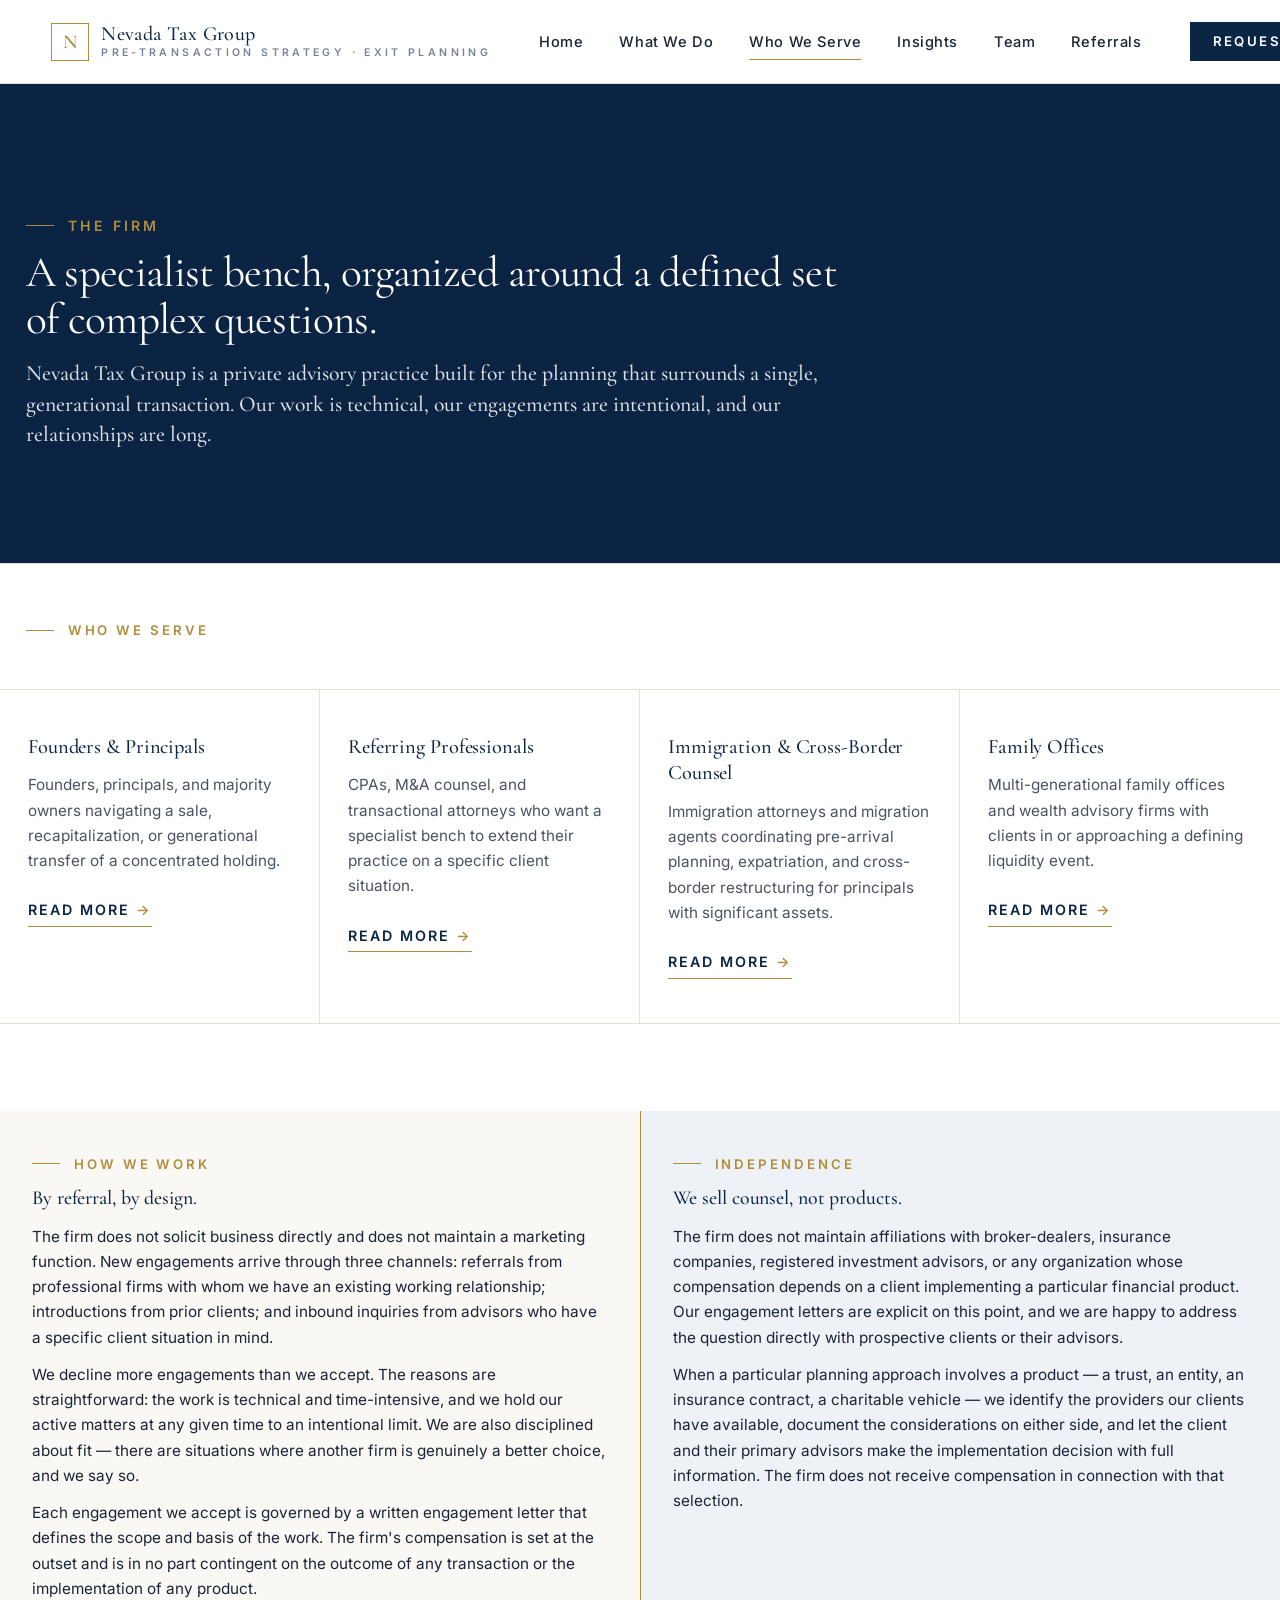
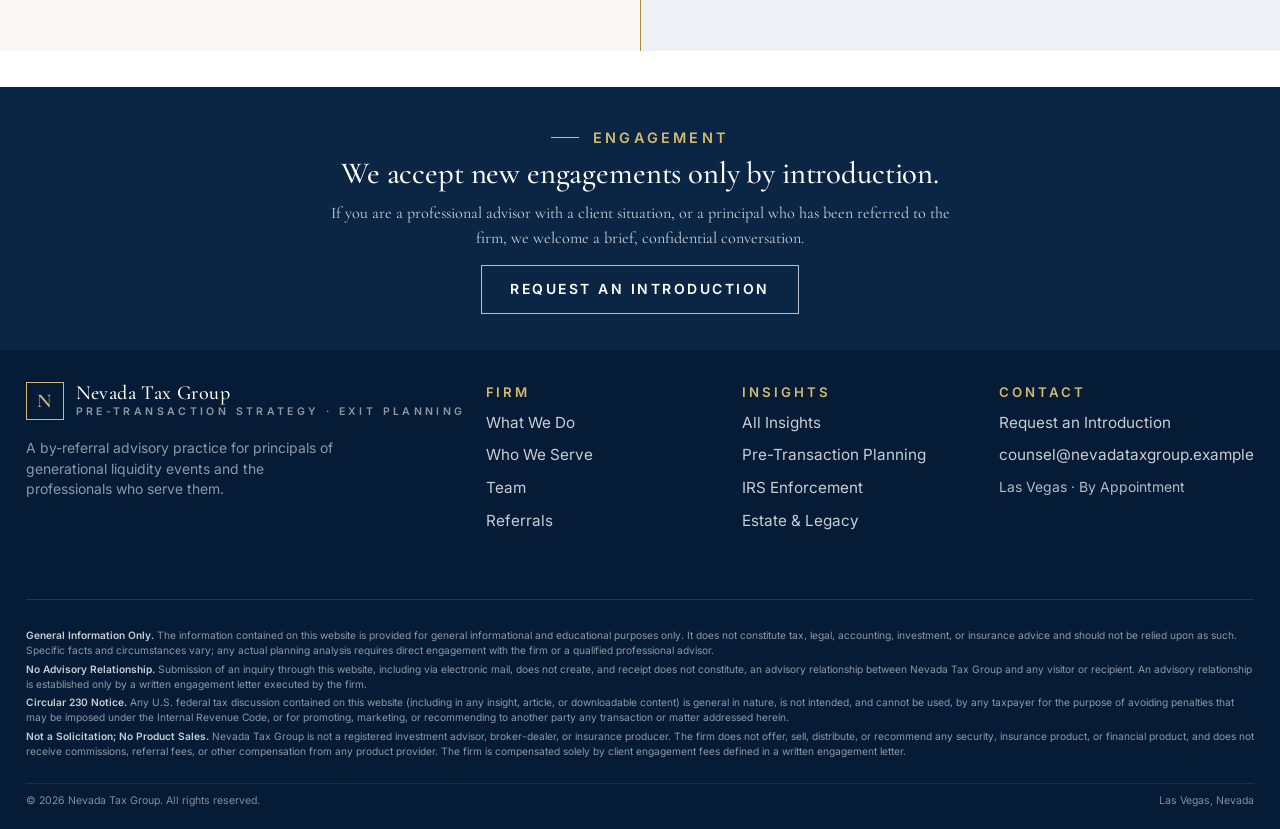
==== about.html @ 129bd29a "Add @media (max-width: 768px) MOBILE FIX block to all 11 pages — desktop unchanged" ====
<!DOCTYPE html>
<html lang="en">
<head>
  <meta charset="UTF-8" />
  <meta name="viewport" content="width=device-width, initial-scale=1.0" />
  <meta name="robots" content="noindex, nofollow" />
  <meta http-equiv="Cache-Control" content="no-cache, no-store, must-revalidate" />
  <meta http-equiv="Pragma" content="no-cache" />
  <meta http-equiv="Expires" content="0" />
  <title>Nevada Tax Group</title>
  <meta name="description" content="A small, by-referral specialist practice for principals of generational liquidity events." />
  <link rel="preconnect" href="https://fonts.googleapis.com" />
  <link rel="preconnect" href="https://fonts.gstatic.com" crossorigin />
  <link href="https://fonts.googleapis.com/css2?family=Cormorant+Garamond:wght@400;500;600&family=Inter:wght@400;500;600&display=swap" rel="stylesheet" />
  <link rel="stylesheet" href="assets/css/styles.css?v=86" />
  <style>
      /* Compact engagement CTA + footer (all pages) */
      .section-navy { padding-top: clamp(36px, 4.5vw, 64px); padding-bottom: clamp(36px, 4.5vw, 64px); }
      .section-navy .eyebrow { margin-bottom: 14px; font-size: 0.85rem; }
      .section-navy h2 { font-size: clamp(1.5rem, 2.4vw, 2rem) !important; margin: 0 auto 18px !important; line-height: 1.2; max-width: 22ch; }
      .section-navy .lede { font-size: clamp(0.95rem, 1.25vw, 1.1rem); line-height: 1.55; margin: 0 auto 26px !important; max-width: 56ch; }
      .section-navy .btn { padding: 12px 28px; font-size: 0.82rem; letter-spacing: 0.18em; }
      .site-footer { padding-top: clamp(28px, 3.5vw, 44px); padding-bottom: clamp(18px, 2.5vw, 28px); }
      .site-footer .footer-grid { gap: 24px; margin-bottom: 24px; }
      .site-footer h5 { font-size: 0.78rem; margin-bottom: 8px; }
      .site-footer ul li, .site-footer .footer-brand p { font-size: 0.82rem; line-height: 1.5; }
      .site-footer .compliance { padding-top: 18px; }
      .site-footer .compliance p { font-size: 0.6rem; line-height: 1.5; margin-bottom: 6px; word-break: break-word; overflow-wrap: anywhere; }
      .site-footer .compliance-bottom { font-size: 0.62rem; padding-top: 10px; flex-wrap: wrap; gap: 6px; }
      /* Home: pull hero eyebrow up */
      body.home .hero-inner { padding-top: clamp(48px, 7vw, 96px) !important; padding-bottom: clamp(40px, 6vw, 80px); }
      /* Standardize page-head photo: navy overlay, gold eyebrow, white text */
      .page-head { position: relative; overflow: hidden; padding-top: clamp(40px, 5vw, 76px); padding-bottom: clamp(32px, 4vw, 60px); }
      .page-head-image { position: absolute; inset: 0; background-size: cover; background-position: center; }
      .page-head-image::after { content: ""; position: absolute; inset: 0; background: linear-gradient(180deg, rgba(15,28,55,.45), rgba(15,28,55,.45)); pointer-events: none; }
      .page-head .wrap { position: relative; z-index: 2; }
      .page-head .eyebrow { color: var(--gold) !important; }
      .page-head h1 { color: #fff !important; }
      .page-head .lede { color: rgba(255,255,255,.86) !important; }
      /* Insights articles: apply the same navy overlay to .feature-image */
      .feature-image { position: relative; }
      .feature-image::after { content: ""; position: absolute; inset: 0; background: linear-gradient(180deg, rgba(15,28,55,.45), rgba(15,28,55,.45)); pointer-events: none; }
      /* Tighter section + practice rows */
      .section { padding: clamp(28px, 4vw, 60px) 0; }
      .practice-row { padding: clamp(20px, 3vw, 40px) 0; gap: clamp(18px, 2.5vw, 36px); }
      .practice-row ul li:last-child { border-bottom: 0; }
      /* Home-only: 4-up audience grid */
      body.home .audience { grid-template-columns: repeat(4, 1fr); }
      body.home .audience > a { padding: 44px 28px; }
      body.home .audience h3 { font-size: 1.2rem; }
      body.home .audience p { font-size: 0.9rem; }
      @media (max-width: 1100px) { body.home .audience { grid-template-columns: repeat(2, 1fr); } body.home .audience > a { border-right: 0 !important; } body.home .audience > a:nth-child(odd) { border-right: 1px solid var(--rule) !important; } body.home .audience > a:nth-child(-n+2) { border-bottom: 1px solid var(--rule); } }
      @media (max-width: 700px) { body.home .audience { grid-template-columns: 1fr; } body.home .audience > a { border-right: 0 !important; border-bottom: 1px solid var(--rule); } }
      /* Team teaser clickable card */
      .team-grid a.attorney-link { text-decoration: none; color: inherit; display: block; transition: opacity .2s ease; }
      .team-grid a.attorney-link:hover { opacity: .85; }
      /* Narrow-width tightening */
      @media (max-width: 820px) { .site-footer .compliance p { font-size: 0.56rem; } }
      @media (max-width: 700px) {
        .site-footer .compliance-bottom { flex-direction: column; align-items: flex-start; }
        .site-footer .compliance p { font-size: 0.58rem; }
        .site-footer .compliance-bottom { font-size: 0.58rem; }
        .site-footer ul li, .site-footer .footer-brand p { font-size: 0.78rem; }
        .site-footer h5 { font-size: 0.74rem; }
        .section-navy h2 { font-size: 1.5rem !important; }
        .section-navy .lede { font-size: 0.98rem !important; }
        .section-navy .btn { padding: 11px 24px; font-size: 0.78rem; }
      }
      @media (max-width: 460px) {
        .site-footer .compliance p { font-size: 0.54rem; }
        .site-footer .compliance-bottom { font-size: 0.54rem; }
        .site-footer .footer-grid { gap: 18px !important; margin-bottom: 18px !important; }
        .section-navy h2 { font-size: 1.3rem !important; line-height: 1.2; }
      }
      /* Home hero shrunk to match page-head height */
      body.home .hero { min-height: 0 !important; height: auto !important; padding: 0 !important; position: relative; overflow: hidden; }
      body.home .hero-image { position: absolute !important; inset: 0; background-size: cover; background-position: center; }
      body.home .hero-image::after { content: ""; position: absolute; inset: 0; background: linear-gradient(180deg, rgba(15,28,55,.45), rgba(15,28,55,.45)); pointer-events: none; }
      body.home .hero-inner { position: relative; z-index: 2; padding-top: clamp(40px, 5vw, 76px) !important; padding-bottom: clamp(32px, 4vw, 60px) !important; }
    
    /* Lock hero + page-head to identical fixed heights */
    .page-head, body.home .hero { min-height: clamp(300px, 38vw, 480px) !important; max-height: clamp(300px, 38vw, 480px) !important; height: clamp(300px, 38vw, 480px) !important; display: flex; align-items: center; }
    body.home .hero-inner, .page-head .wrap { padding-top: 0 !important; padding-bottom: 0 !important; }
    /* Hide home hero button to match page-head content density */
    body.home .hero .btn { display: none !important; }
  
    /* Page-head text aligned to far left, matching home hero */
    .page-head .wrap { max-width: 80ch !important; margin-left: 0 !important; margin-right: auto !important; padding-left: clamp(12px, 2vw, 32px) !important; padding-right: clamp(12px, 2vw, 32px) !important; text-align: left !important; }
    .page-head .wrap > * { margin-left: 0 !important; max-width: 100% !important; }
  
    /* Match home hero text sizes on every page-head */
    .page-head h1 { font-size: clamp(1.85rem, 4.7vw, 2.55rem) !important; line-height: 1.08 !important; margin-bottom: 16px !important; }
    .page-head .lede { font-size: clamp(1rem, 1.7vw, 1.33rem) !important; line-height: 1.4 !important; }
    .page-head .eyebrow { font-size: 0.83rem !important; margin-bottom: 12px !important; }
  
    /* About-page sections pushed left */
    body section:not(.section-navy) > .wrap, body section:not(.section-navy) > .wrap-narrow { margin-left: 0 !important; padding-left: clamp(12px, 2vw, 32px) !important; padding-right: clamp(12px, 2vw, 32px) !important; max-width: 80ch !important; }
  
    /* Flatten By referral 2-col grid */
    body section.section-cream > .wrap > div[style*="grid"] { display: block !important; grid-template-columns: none !important; }
    body section.section-cream > .wrap > div[style*="grid"] > div { width: 100% !important; }
  
    /* Independence centered+tightened */
    body #independence > .wrap-narrow { text-align: center !important; margin-left: auto !important; margin-right: auto !important; padding-left: clamp(20px, 4vw, 56px) !important; padding-right: clamp(20px, 4vw, 56px) !important; max-width: 70ch !important; }
    body #independence > .wrap-narrow > * { margin-left: auto !important; margin-right: auto !important; }
    body #independence h2 { margin-bottom: 4px !important; }
    body #independence h2 + p { margin-top: 0 !important; padding-top: 0 !important; }
  
    /* Independence eyebrow gap halved */
    body #independence .eyebrow { margin-bottom: 4px !important; }
    body #independence h2 { margin-top: 0 !important; }
  
    /* Unify page-head + home hero text colors (dark text on light overlay) */
    body.home .hero .eyebrow, .page-head .eyebrow { color: var(--gold) !important; }
    body.home .hero h1, .page-head h1 { color: #FFF !important; }
    body.home .hero .lede, .page-head .lede { color: rgba(255,255,255,.86) !important; font-weight: 500; }
  
    /* Match home hero substrate: navy bg + 0.35 photo opacity */
    .page-head { background: var(--navy) !important; }
    .page-head-image { opacity: 0.35 !important; }
    /* Footer: widen to ~1500px + compress vertical rhythm uniformly */
    .site-footer .wrap { max-width: 1500px !important; padding-left: clamp(20px, 2vw, 36px) !important; padding-right: clamp(20px, 2vw, 36px) !important; }
    .site-footer { padding-top: clamp(20px, 2.5vw, 32px) !important; padding-bottom: clamp(12px, 1.5vw, 20px) !important; }
    .site-footer .footer-grid { gap: 20px !important; margin-bottom: 16px !important; }
    .site-footer .compliance { padding-top: 12px !important; }
    .site-footer .compliance p { line-height: 1.45 !important; margin-bottom: 4px !important; }
    .site-footer .compliance-bottom { padding-top: 8px !important; }
    /* Engagement CTA: widen text + compress vertical uniformly */
    .section-navy { padding-top: clamp(22px, 2.8vw, 38px) !important; padding-bottom: clamp(22px, 2.8vw, 38px) !important; }
    .section-navy .wrap-narrow { max-width: 1000px !important; padding-left: clamp(20px, 2vw, 36px) !important; padding-right: clamp(20px, 2vw, 36px) !important; }
    .section-navy .eyebrow { margin-bottom: 6px !important; }
    .section-navy h2 { max-width: 56ch !important; margin: 0 auto 8px !important; }
    .section-navy .lede { max-width: 78ch !important; margin: 0 auto 14px !important; }
    /* Body content sections: widen wrap-narrow + compress vertical (excludes navy CTA) */
    .section:not(.section-navy) .wrap-narrow { max-width: 1100px !important; padding-left: clamp(20px, 2vw, 36px) !important; padding-right: clamp(20px, 2vw, 36px) !important; }
    .section:not(.section-navy) { padding-top: clamp(22px, 2.8vw, 38px) !important; padding-bottom: clamp(22px, 2.8vw, 38px) !important; }
    .section:not(.section-navy) .wrap-narrow p { margin-bottom: 12px !important; }
    .section:not(.section-navy) .wrap-narrow h2 { margin-bottom: 12px !important; }
    /* About: side-by-side split for Referral / Independence */
    .split-section { padding: 0 !important; }
    .split-section .split-grid { display: grid; grid-template-columns: 1fr 1px 1fr; min-height: clamp(300px, 30vw, 480px); max-width: 100% !important; padding: 0 !important; margin: 0 !important; }
    .split-section .split-col { padding: clamp(28px, 4vw, 56px) clamp(20px, 3vw, 48px); }
    .split-section .split-col.left { background: var(--cream); }
    .split-section .split-col.right { background: #EEF2F6; }
    .split-section .split-divider { background: var(--gold); }
    .split-section h2 { margin-bottom: 16px !important; }
    .split-section p { margin-bottom: 12px !important; }
    @media (max-width: 820px) {
      .split-section .split-grid { grid-template-columns: 1fr !important; grid-template-rows: auto 1px auto !important; }
    }
    /* Match Who We Serve typography in split section */
    .split-section h2 { font-size: clamp(1.1rem, 1.55vw, 1.3rem) !important; line-height: 1.3 !important; margin-bottom: 12px !important; }
    .split-section p { font-size: clamp(0.9rem, 1.05vw, 0.96rem) !important; line-height: 1.65 !important; margin-bottom: 12px !important; }
    .split-section .eyebrow { font-size: 0.78rem !important; margin-bottom: 10px !important; }
    .split-section .split-col { padding: clamp(22px, 3vw, 40px) clamp(20px, 2.5vw, 36px) !important; }
    .split-section .split-grid { min-height: clamp(240px, 22vw, 360px) !important; }
    /* ========== MOBILE FIXES (≤768px) — desktop untouched ========== */
    @media (max-width: 768px) {
      /* MOBILE FIX: header nav — hide desktop links, condense brand to make room for CTA. Why crowded: 6 nav links + CTA + brand all on one row at 390px is impossible. */
      .site-header .nav { padding: 12px 16px !important; gap: 8px !important; }
      .site-header .nav-links { display: none !important; }
      .site-header .nav-cta { padding: 10px 14px !important; font-size: 0.62rem !important; letter-spacing: 0.12em !important; min-height: 44px !important; display: inline-flex !important; align-items: center !important; }
      .site-header .brand-name small { display: none !important; }

      /* MOBILE FIX: hero + page-head — text was full-bleed left with no side padding, h1 too large. Why crowded: clamps designed for 1440px viewport. */
      .hero-inner, .page-head .wrap { padding: 36px 20px !important; max-width: 100% !important; }
      .hero h1, .page-head h1 { font-size: clamp(1.55rem, 7.5vw, 2rem) !important; max-width: 100% !important; line-height: 1.15 !important; margin-bottom: 14px !important; }
      .hero .lede, .page-head .lede { font-size: 0.95rem !important; max-width: 100% !important; line-height: 1.5 !important; }
      .page-head, body.home .hero { min-height: clamp(260px, 60vw, 380px) !important; max-height: none !important; height: auto !important; }

      /* MOBILE FIX: Engagement CTA — recently compressed to 22-38px padding which strangles the section on phone. */
      .section-navy { padding-top: clamp(36px, 8vw, 56px) !important; padding-bottom: clamp(36px, 8vw, 56px) !important; }
      .section-navy .wrap-narrow { padding-left: 20px !important; padding-right: 20px !important; max-width: 100% !important; }
      .section-navy h2 { font-size: clamp(1.4rem, 5.8vw, 1.7rem) !important; max-width: 100% !important; line-height: 1.18 !important; margin: 0 auto 16px !important; }
      .section-navy .lede { font-size: 0.95rem !important; max-width: 100% !important; line-height: 1.55 !important; margin: 0 auto 24px !important; }
      .section-navy .btn { padding: 14px 22px !important; font-size: 0.72rem !important; min-height: 44px !important; }

      /* MOBILE FIX: footer — was multi-column on a 390px screen; collapse to single column with comfortable gap. */
      .site-footer { padding-top: clamp(32px, 7vw, 48px) !important; padding-bottom: clamp(20px, 4vw, 28px) !important; }
      .site-footer .wrap { padding-left: 20px !important; padding-right: 20px !important; max-width: 100% !important; }
      .site-footer .footer-grid { grid-template-columns: 1fr !important; gap: 24px !important; margin-bottom: 22px !important; }
      .site-footer ul li, .site-footer .footer-brand p { font-size: 0.92rem !important; line-height: 1.55 !important; }
      .site-footer h5 { font-size: 0.85rem !important; margin-bottom: 10px !important; }
      .site-footer .compliance { padding-top: 18px !important; }
      .site-footer .compliance p { font-size: 0.7rem !important; line-height: 1.55 !important; margin-bottom: 10px !important; }
      .site-footer .compliance-bottom { flex-direction: column !important; gap: 4px !important; font-size: 0.7rem !important; padding-top: 12px !important; }

      /* MOBILE FIX: body content sections — recent web-wide tightening squeezed mobile paragraphs together. */
      .section:not(.section-navy) { padding-top: clamp(28px, 6vw, 44px) !important; padding-bottom: clamp(28px, 6vw, 44px) !important; }
      .section:not(.section-navy) .wrap-narrow { max-width: 100% !important; padding-left: 20px !important; padding-right: 20px !important; }
      .section:not(.section-navy) .wrap-narrow p { font-size: 0.95rem !important; line-height: 1.6 !important; margin-bottom: 14px !important; }
      .section:not(.section-navy) .wrap-narrow h2 { font-size: clamp(1.4rem, 5.5vw, 1.7rem) !important; margin-bottom: 14px !important; }

      /* MOBILE FIX: practice page rows — heading-hugs-row CSS made the rows feel cramped on phone. */
      .practice-row { margin-bottom: clamp(20px, 4vw, 32px) !important; padding-top: clamp(18px, 4vw, 26px) !important; padding-bottom: clamp(18px, 4vw, 26px) !important; }
      .practice-row h2 { font-size: clamp(1.3rem, 5vw, 1.55rem) !important; margin-top: 0 !important; margin-bottom: 12px !important; }
      .practice-row p { font-size: 0.95rem !important; line-height: 1.6 !important; margin-bottom: 12px !important; }
      .practice-row li { font-size: 0.92rem !important; margin-bottom: 4px !important; padding-top: 10px !important; padding-bottom: 10px !important; }
      .practice-row .num { font-size: clamp(1.8rem, 7vw, 2.4rem) !important; }
      .practice-row ul { margin-top: 8px !important; }

      /* MOBILE FIX: audience grid (Who We Serve) — already stacks but each card needed more padding. */
      .audience { grid-template-columns: 1fr !important; }
      .audience > a { padding: 28px 22px !important; border-right: 0 !important; border-bottom: 1px solid var(--rule) !important; }
      .audience h3 { font-size: 1.15rem !important; margin-bottom: 10px !important; }
      .audience p { font-size: 0.95rem !important; line-height: 1.55 !important; }

      /* MOBILE FIX: insights list rows — 3-column desktop grid is unreadable on phone. Stack vertically. */
      .insight-row { grid-template-columns: 1fr !important; gap: 8px !important; padding: 22px 0 !important; }
      .insight-row .meta { font-size: 0.78rem !important; }
      .insight-row h3 { font-size: 1.15rem !important; }
      .insight-row .read { margin-top: 8px !important; }

      /* MOBILE FIX: split-section (about) — already stacks below 820px, but tighten internal padding for phone. */
      .split-section .split-col { padding: 28px 22px !important; }

      /* MOBILE FIX: article body (insights-1/2/3) — long-form reading needs comfortable size on phone. */
      .article-body p { font-size: 1rem !important; line-height: 1.7 !important; margin-bottom: 16px !important; }
      .article-body h2 { font-size: 1.35rem !important; margin-top: 32px !important; margin-bottom: 14px !important; }

      /* MOBILE FIX: touch targets — buttons and inline-arrow links need 44px min height for accessibility. */
      .btn, .nav-cta, .link-arrow { min-height: 44px !important; display: inline-flex !important; align-items: center !important; }
    }
    /* ========== END MOBILE FIXES ========== */
  </style>
</head>
<body class="home">

  <header class="site-header">
    <div class="nav">
      <a class="brand" href="index.html">
        <span class="brand-mark">N</span>
        <span class="brand-name">Nevada Tax Group<small>Pre-Transaction Strategy · Exit Planning</small></span>
      </a>
      <nav class="nav-links">
        <a href="index.html">Home</a>
        <a href="practice.html">What We Do</a>
        <a href="about.html" class="active">Who We Serve</a>
        <a href="insights.html">Insights</a>
        <a href="team.html">Team</a>
        <a href="referrals.html">Referrals</a>
      </nav>
      <a href="contact.html" class="nav-cta">Request an Introduction</a>
    </div>
  </header>

  <section class="page-head">
    <div class="page-head-image" style="background-image:url('https://images.unsplash.com/photo-1486325212027-8081e485255e?ixlib=rb-4.0.3&auto=format&fit=crop&w=2000&q=80');"></div>
    <div class="wrap">
      <span class="eyebrow">The Firm</span>
      <h1>A specialist bench, organized around a defined set of complex questions.</h1>
      <p class="lede">Nevada Tax Group is a private advisory practice built for the planning that surrounds a single, generational transaction. Our work is technical, our engagements are intentional, and our relationships are long.</p>
    </div>
  </section>
  <!-- WHO WE SERVE GRID -->
  <section style="padding: clamp(28px, 4vw, 56px) 0;">
    <div class="wrap" style="margin-bottom: 28px;">
      <span class="eyebrow">Who We Serve</span>
    </div>
    <div class="audience">
      <a href="about.html#principals">
        <h3>Founders &amp; Principals</h3>
        <p>Founders, principals, and majority owners navigating a sale, recapitalization, or generational transfer of a concentrated holding.</p>
        <span class="link-arrow">Read More</span>
      </a>
      <a href="about.html#advisors">
        <h3>Referring Professionals</h3>
        <p>CPAs, M&amp;A counsel, and transactional attorneys who want a specialist bench to extend their practice on a specific client situation.</p>
        <span class="link-arrow">Read More</span>
      </a>
      <a href="about.html#advisors">
        <h3>Immigration &amp; Cross-Border Counsel</h3>
        <p>Immigration attorneys and migration agents coordinating pre-arrival planning, expatriation, and cross-border restructuring for principals with significant assets.</p>
        <span class="link-arrow">Read More</span>
      </a>
      <a href="about.html#offices">
        <h3>Family Offices</h3>
        <p>Multi-generational family offices and wealth advisory firms with clients in or approaching a defining liquidity event.</p>
        <span class="link-arrow">Read More</span>
      </a>
    </div>
  </section>

  <section class="section split-section">
    <div class="split-grid">
      <div class="split-col left">
        <span class="eyebrow">How We Work</span>
        <h2>By referral, by design.</h2>
        <p>The firm does not solicit business directly and does not maintain a marketing function. New engagements arrive through three channels: referrals from professional firms with whom we have an existing working relationship; introductions from prior clients; and inbound inquiries from advisors who have a specific client situation in mind.</p>
        <p>We decline more engagements than we accept. The reasons are straightforward: the work is technical and time-intensive, and we hold our active matters at any given time to an intentional limit. We are also disciplined about fit — there are situations where another firm is genuinely a better choice, and we say so.</p>
        <p>Each engagement we accept is governed by a written engagement letter that defines the scope and basis of the work. The firm's compensation is set at the outset and is in no part contingent on the outcome of any transaction or the implementation of any product.</p>
      </div>
      <div class="split-divider"></div>
      <div class="split-col right">
        <span class="eyebrow">Independence</span>
        <h2>We sell counsel, not products.</h2>
        <p>The firm does not maintain affiliations with broker-dealers, insurance companies, registered investment advisors, or any organization whose compensation depends on a client implementing a particular financial product. Our engagement letters are explicit on this point, and we are happy to address the question directly with prospective clients or their advisors.</p>
        <p>When a particular planning approach involves a product — a trust, an entity, an insurance contract, a charitable vehicle — we identify the providers our clients have available, document the considerations on either side, and let the client and their primary advisors make the implementation decision with full information. The firm does not receive compensation in connection with that selection.</p>
      </div>
    </div>
  </section>

  <section class="section section-navy">
    <div class="wrap-narrow center">
      <span class="eyebrow">Engagement</span>
      <h2 style="color:#FFF;">We accept new engagements only by introduction.</h2>
      <p class="lede" style="">If you are a professional advisor with a client situation, or a principal who has been referred to the firm, we welcome a brief, confidential conversation.</p>
      <a href="contact.html" class="btn btn-ghost-light">Request an Introduction</a>
    </div>
  </section>

  <footer class="site-footer">
    <div class="wrap">
      <div class="footer-grid">
        <div class="footer-brand">
          <a class="brand" href="index.html" style="text-decoration:none;">
            <span class="brand-mark">N</span>
            <span class="brand-name">Nevada Tax Group<small>Pre-Transaction Strategy · Exit Planning</small></span>
          </a>
          <p>A by-referral advisory practice for principals of generational liquidity events and the professionals who serve them.</p>
        </div>
        <div>
          <h5>Firm</h5>
          <ul>
            <li><a href="practice.html">What We Do</a></li>
            <li><a href="about.html">Who We Serve</a></li>
            <li><a href="team.html">Team</a></li>
            <li><a href="referrals.html">Referrals</a></li>
          </ul>
        </div>
        <div>
          <h5>Insights</h5>
          <ul>
            <li><a href="insights.html">All Insights</a></li>
            <li><a href="insights-1.html">Pre-Transaction Planning</a></li>
            <li><a href="insights-2.html">IRS Enforcement</a></li>
            <li><a href="insights-3.html">Estate &amp; Legacy</a></li>
          </ul>
        </div>
        <div>
          <h5>Contact</h5>
          <ul>
            <li><a href="contact.html">Request an Introduction</a></li>
            <li><a href="mailto:counsel@nevadataxgroup.example">counsel@nevadataxgroup.example</a></li>
            <li>Las Vegas · By Appointment</li>
          </ul>
        </div>
      </div>

      <div class="compliance">
        <p><strong>General Information Only.</strong> The information contained on this website is provided for general informational and educational purposes only. It does not constitute tax, legal, accounting, investment, or insurance advice and should not be relied upon as such. Specific facts and circumstances vary; any actual planning analysis requires direct engagement with the firm or a qualified professional advisor.</p>
        <p><strong>No Advisory Relationship.</strong> Submission of an inquiry through this website, including via electronic mail, does not create, and receipt does not constitute, an advisory relationship between Nevada Tax Group and any visitor or recipient. An advisory relationship is established only by a written engagement letter executed by the firm.</p>
        <p><strong>Circular 230 Notice.</strong> Any U.S. federal tax discussion contained on this website (including in any insight, article, or downloadable content) is general in nature, is not intended, and cannot be used, by any taxpayer for the purpose of avoiding penalties that may be imposed under the Internal Revenue Code, or for promoting, marketing, or recommending to another party any transaction or matter addressed herein.</p>
        <p><strong>Not a Solicitation; No Product Sales.</strong> Nevada Tax Group is not a registered investment advisor, broker-dealer, or insurance producer. The firm does not offer, sell, distribute, or recommend any security, insurance product, or financial product, and does not receive commissions, referral fees, or other compensation from any product provider. The firm is compensated solely by client engagement fees defined in a written engagement letter.</p>
        <div class="compliance-bottom">
          <span>© 2026 Nevada Tax Group. All rights reserved.</span>
          <span>Las Vegas, Nevada</span>
        </div>
      </div>
    </div>
  </footer>

</body>
</html>
---- assets/css/styles.css ----
/* =============================================================
   Nevada Tax Group — Shared Stylesheet
   Navy & gold. Editorial. Restrained. White-shoe posture.
   ============================================================= */

:root {
  --navy:        #0B2545;
  --navy-deep:   #061B36;
  --navy-soft:   #1B355D;
  --gold:        #B08D3C;
  --gold-light:  #D4B970;
  --ink:         #1A2436;
  --ink-light:   #4A5263;
  --ink-mute:    #7A8295;
  --paper:       #FFFFFF;
  --cream:       #FAF8F4;
  --cream-deep:  #F2EDE2;
  --rule:        #E5E1D8;
  --rule-strong: #C9C2B2;

  --serif: "Cormorant Garamond", "EB Garamond", Garamond, "Times New Roman", serif;
  --sans:  "Inter", -apple-system, BlinkMacSystemFont, "Segoe UI", Helvetica, Arial, sans-serif;

  --max:    1180px;
  --max-narrow: 760px;
  --gutter: clamp(20px, 4vw, 56px);
}

* { box-sizing: border-box; }

html {
  overflow-x: hidden;
  width: 100%;
}

html, body {
  margin: 0;
  padding: 0;
  background: var(--paper);
  color: var(--ink);
  font-family: var(--sans);
  font-size: 17px;
  line-height: 1.65;
  -webkit-font-smoothing: antialiased;
  -moz-osx-font-smoothing: grayscale;
  max-width: 100%;
  overflow-x: hidden;
}

img, video, iframe { max-width: 100%; height: auto; }

img { max-width: 100%; display: block; }
a { color: var(--navy); text-decoration: none; transition: color .15s ease; }
a:hover { color: var(--gold); }

/* ---------- Typography ---------- */

h1, h2, h3, h4 {
  font-family: var(--serif);
  font-weight: 500;
  color: var(--navy);
  letter-spacing: -0.005em;
  margin: 0 0 0.5em;
}

h1 {
  font-size: clamp(2.4rem, 4.4vw, 4rem);
  line-height: 1.08;
  font-weight: 400;
  letter-spacing: -0.015em;
}

h2 {
  font-size: clamp(1.7rem, 2.6vw, 2.4rem);
  line-height: 1.18;
}

h3 {
  font-size: 1.35rem;
  line-height: 1.3;
}

h4 {
  font-size: 1.05rem;
  line-height: 1.35;
  font-family: var(--sans);
  font-weight: 600;
  letter-spacing: 0.04em;
  text-transform: uppercase;
  color: var(--ink-light);
}

p { margin: 0 0 1.1em; color: var(--ink); }

.lede {
  font-family: var(--serif);
  font-size: clamp(1.25rem, 1.6vw, 1.55rem);
  line-height: 1.5;
  color: var(--ink-light);
  font-weight: 400;
  margin-bottom: 1.4em;
}

.eyebrow {
  font-family: var(--sans);
  font-size: 0.78rem;
  letter-spacing: 0.22em;
  text-transform: uppercase;
  color: var(--gold);
  font-weight: 600;
  margin: 0 0 1.4em;
  display: inline-block;
}

.eyebrow::before {
  content: "";
  display: inline-block;
  width: 28px;
  height: 1px;
  background: var(--gold);
  vertical-align: middle;
  margin-right: 14px;
  margin-bottom: 3px;
}

.rule {
  border: 0;
  border-top: 1px solid var(--rule);
  margin: 64px 0;
}

.rule-gold {
  border-top: 1px solid var(--gold);
  width: 48px;
  margin: 0 0 28px;
}

/* ---------- Layout primitives ---------- */

.wrap {
  max-width: var(--max);
  margin: 0 auto;
  padding: 0 var(--gutter);
}

.wrap-narrow {
  max-width: var(--max-narrow);
  margin: 0 auto;
  padding: 0 var(--gutter);
}

.section {
  padding: clamp(40px, 6vw, 80px) 0;
}

.section-tight { padding: clamp(28px, 4vw, 56px) 0; }

.section-cream { background: var(--cream); }
.section-navy {
  background: var(--navy);
  color: var(--cream);
}
.section-navy h1, .section-navy h2, .section-navy h3 {
  color: #FFFFFF;
}
.section-navy .lede, .section-navy p { color: rgba(255,255,255,0.78); }
.section-navy .eyebrow { color: var(--gold-light); }
.section-navy .eyebrow::before { background: var(--gold-light); }

/* ---------- Header / Nav ---------- */

.site-header {
  border-bottom: 1px solid var(--rule);
  background: var(--paper);
  position: sticky;
  top: 0;
  z-index: 50;
  backdrop-filter: saturate(140%) blur(8px);
  background: rgba(255,255,255,0.96);
}

.nav {
  display: flex;
  align-items: center;
  justify-content: space-between;
  gap: 48px;
  padding: 22px var(--gutter);
  margin: 0 auto;
}

.brand, .nav-links, .nav-cta { flex-shrink: 0; }
.brand-name, .brand-name small { white-space: nowrap; }

.brand {
  display: flex;
  align-items: center;
  gap: 12px;
  text-decoration: none;
}

.brand-mark {
  width: 38px;
  height: 38px;
  display: grid;
  place-items: center;
  border: 1px solid var(--gold);
  color: var(--gold);
  font-family: var(--serif);
  font-size: 1.15rem;
  font-weight: 600;
  letter-spacing: 0.02em;
}

.brand-name {
  font-family: var(--serif);
  font-size: 1.18rem;
  font-weight: 500;
  color: var(--navy);
  letter-spacing: 0.02em;
  line-height: 1;
}

.brand-name small {
  display: block;
  font-family: var(--sans);
  font-size: 0.62rem;
  letter-spacing: 0.32em;
  text-transform: uppercase;
  color: var(--ink-mute);
  margin-top: 4px;
  font-weight: 600;
}

.nav-links {
  display: flex;
  gap: 36px;
  align-items: center;
}

.nav-links a {
  font-size: 0.86rem;
  letter-spacing: 0.04em;
  color: var(--ink);
  font-weight: 500;
  position: relative;
  padding: 4px 0;
}

.nav-links a.active::after,
.nav-links a:hover::after {
  content: "";
  position: absolute;
  left: 0; right: 0; bottom: -2px;
  height: 1px;
  background: var(--gold);
}

.nav-cta {
  display: inline-flex;
  align-items: center;
  justify-content: center;
  font-size: 0.78rem;
  letter-spacing: 0.18em;
  text-transform: uppercase;
  font-weight: 600;
  padding: 12px 22px;
  line-height: 1;
  border: 1px solid var(--navy);
  color: #FFF !important;
  background: var(--navy);
  white-space: nowrap;
  transition: background .18s ease, border-color .18s ease;
}

.nav-cta:hover {
  background: var(--navy-deep);
  border-color: var(--navy-deep);
  color: #FFF !important;
}

@media (max-width: 820px) {
  .site-header { position: relative; }

  .nav {
    flex-wrap: wrap;
    gap: 6px 12px;
    padding: 12px var(--gutter);
    align-items: center;
  }

  .brand {
    order: 1;
    flex-shrink: 1;
    min-width: 0;
    gap: 10px;
  }
  .brand-mark { width: 32px; height: 32px; font-size: 1rem; }
  .brand-name { font-size: 1rem; white-space: nowrap; overflow: hidden; text-overflow: ellipsis; }
  .brand-name small { display: none; }

  .nav-cta {
    order: 2;
    flex-shrink: 0;
    padding: 9px 14px;
    font-size: 0.62rem;
    letter-spacing: 0.1em;
  }

  .nav-links {
    order: 3;
    display: flex !important;
    flex: 0 0 100%;
    width: 100%;
    justify-content: center;
    gap: 22px;
    padding: 10px 0 4px;
    margin-top: 8px;
    border-top: 1px solid var(--rule);
    overflow-x: auto;
    -webkit-overflow-scrolling: touch;
  }
  .nav-links::-webkit-scrollbar { display: none; }
  .nav-links a {
    font-size: 0.82rem;
    white-space: nowrap;
    padding: 2px 0;
  }

  .hero-inner { padding: 56px var(--gutter) 56px; }
  .hero h1 { font-size: 2rem; line-height: 1.15; max-width: 100%; margin-bottom: 20px; }
  .hero .lede { font-size: 1rem; line-height: 1.5; margin-bottom: 28px; }
  .hero .btn { padding: 14px 24px; font-size: 0.72rem; letter-spacing: 0.14em; }

  .section { padding: 48px 0; }
  .section .lede { font-size: 1.05rem; }

  .page-head { padding: 48px 0 36px; }
  .page-head h1 { font-size: 1.7rem; line-height: 1.2; }
  .page-head .lede { font-size: 1rem; }

  .audience > a { padding: 32px 24px; }
  .audience h3 { font-size: 1.25rem; }

  .practice-row { padding: 36px 0; gap: 16px; }
  .practice-row .num { font-size: 2.2rem; }
  .practice-row h2 { font-size: 1.5rem; margin-top: 0; }

  .insight-row { padding: 24px 0; }
  .insight-row h3 { font-size: 1.2rem; line-height: 1.3; }

  .article-body { font-size: 1rem; line-height: 1.7; }
  .article-body h2 { font-size: 1.4rem; }
  .article-body blockquote { font-size: 1.15rem; padding-left: 20px; }

  .pullquote { font-size: 1.35rem; }

  .booking-card { padding: 28px 22px; }
  .calendly-mock { padding: 22px 18px; min-height: auto; }

  .site-footer { padding: 56px 0 32px; }
  .footer-grid { gap: 32px; padding-bottom: 32px; }
  .compliance { font-size: 0.74rem; }
}

@media (max-width: 480px) {
  .nav { padding: 10px 18px; gap: 4px 10px; }
  .brand-name { font-size: 0.94rem; }
  .nav-cta { padding: 8px 11px; font-size: 0.56rem; letter-spacing: 0.08em; }
  .nav-links { gap: 16px; padding: 8px 0 2px; margin-top: 6px; }
  .nav-links a { font-size: 0.76rem; }

  .hero-inner { padding: 44px var(--gutter) 48px; }
  .hero h1 { font-size: 1.65rem; }
  .hero .lede { font-size: 0.94rem; }
  .hero .btn { padding: 12px 20px; font-size: 0.66rem; }

  .section { padding: 40px 0; }
  .page-head { padding: 36px 0 28px; }
  .page-head h1 { font-size: 1.45rem; }

  .audience > a { padding: 26px 20px; }
  .pullquote { font-size: 1.2rem; }

  .footer-grid { grid-template-columns: 1fr; gap: 28px; }
}

/* ---------- Buttons ---------- */

.btn {
  display: inline-block;
  font-family: var(--sans);
  font-size: 0.82rem;
  font-weight: 600;
  letter-spacing: 0.18em;
  text-transform: uppercase;
  padding: 16px 32px;
  border: 1px solid var(--navy);
  background: var(--navy);
  color: #FFF !important;
  cursor: pointer;
  transition: all .18s ease;
}

.btn:hover {
  background: var(--navy-deep);
  border-color: var(--navy-deep);
  color: #FFF !important;
}

.btn-ghost {
  background: transparent;
  color: var(--navy) !important;
  border-color: var(--navy);
}

.btn-ghost:hover {
  background: var(--navy);
  color: #FFF !important;
}

.btn-ghost-light {
  background: transparent;
  color: #FFF !important;
  border-color: rgba(255,255,255,0.7);
}

.btn-ghost-light:hover {
  background: #FFF;
  color: var(--navy) !important;
  border-color: #FFF;
}


.link-arrow {
  font-size: 0.84rem;
  font-weight: 600;
  letter-spacing: 0.14em;
  text-transform: uppercase;
  color: var(--navy);
  border-bottom: 1px solid var(--gold);
  padding-bottom: 4px;
  display: inline-block;
}

.link-arrow::after {
  content: " →";
  color: var(--gold);
}

.link-arrow:hover { color: var(--gold); }

/* ---------- Hero ---------- */

.hero {
  position: relative;
  background: var(--navy);
  color: #FFF;
  overflow: hidden;
}

.hero-image {
  position: absolute;
  inset: 0;
  background-size: cover;
  background-position: center;
  opacity: 0.35;
  z-index: 0;
}

.hero::before {
  content: "";
  position: absolute;
  inset: 0;
  background:
    radial-gradient(ellipse at 20% 0%, rgba(176,141,60,0.18), transparent 55%),
    radial-gradient(ellipse at 100% 100%, rgba(176,141,60,0.08), transparent 50%),
    linear-gradient(180deg, rgba(11,37,69,0.4) 0%, rgba(6,27,54,0.92) 100%);
  pointer-events: none;
  z-index: 1;
}

.hero-inner {
  position: relative;
  z-index: 1;
  max-width: var(--max);
  margin: 0 auto;
  padding: clamp(72px, 11vw, 130px) var(--gutter) clamp(60px, 9vw, 105px);
}

.hero h1 {
  color: #FFF;
  max-width: 16ch;
  margin-bottom: 28px;
}

.hero .lede {
  color: rgba(255,255,255,0.78);
  max-width: 56ch;
  margin-bottom: 44px;
}

.hero .eyebrow { color: var(--gold-light); }
.hero .eyebrow::before { background: var(--gold-light); }

/* ---------- Page header (interior) ---------- */

.page-head {
  background: var(--cream);
  border-bottom: 1px solid var(--rule);
  padding: clamp(48px, 6vw, 80px) 0 clamp(32px, 5vw, 60px);
  position: relative;
  overflow: hidden;
}

.page-head h1 { max-width: 22ch; margin-bottom: 18px; }
.page-head .lede { max-width: 64ch; margin-bottom: 0; }

.page-head .wrap { position: relative; z-index: 2; }

.page-head-image {
  position: absolute;
  inset: 0;
  background-size: cover;
  background-position: center;
  opacity: 0.18;
  z-index: 1;
}

.page-head-image::after {
  content: "";
  position: absolute;
  inset: 0;
  background: linear-gradient(180deg, rgba(250,248,244,0.4) 0%, rgba(250,248,244,0.85) 100%);
}

/* ---------- Section image / divider ---------- */

.feature-image {
  width: 100%;
  height: clamp(280px, 42vw, 520px);
  background-size: cover;
  background-position: center;
  position: relative;
}

.feature-image-narrow {
  width: 100%;
  height: clamp(220px, 32vw, 380px);
  background-size: cover;
  background-position: center;
  margin: clamp(40px, 6vw, 80px) 0;
}

/* ---------- Cards / Grids ---------- */

.grid {
  display: grid;
  gap: clamp(28px, 4vw, 56px);
}

.grid-3 { grid-template-columns: repeat(3, 1fr); }
.grid-2 { grid-template-columns: repeat(2, 1fr); }

@media (max-width: 900px) {
  .grid-3, .grid-2 { grid-template-columns: 1fr; }
}

.card {
  border-top: 1px solid var(--rule-strong);
  padding-top: 28px;
}

.card .eyebrow { margin-bottom: 16px; font-size: 0.72rem; }
.card h3 { margin-bottom: 14px; font-size: 1.45rem; }
.card p { color: var(--ink-light); font-size: 0.98rem; line-height: 1.65; }

.card-bordered {
  border: 1px solid var(--rule);
  padding: 36px 32px;
  background: var(--paper);
  transition: border-color .2s ease, transform .2s ease;
}

.card-bordered:hover {
  border-color: var(--gold);
}

/* ---------- Audience band ---------- */

.audience {
  display: grid;
  grid-template-columns: repeat(3, 1fr);
  border-top: 1px solid var(--rule);
  border-bottom: 1px solid var(--rule);
}

.audience > a {
  display: block;
  padding: 56px 40px;
  border-right: 1px solid var(--rule);
  color: var(--ink);
  background: var(--paper);
  transition: background .2s ease;
}

.audience > a:last-child { border-right: 0; }

.audience > a:hover {
  background: var(--cream);
  color: var(--ink);
}

.audience h3 {
  font-size: 1.4rem;
  margin-bottom: 12px;
  color: var(--navy);
}

.audience p {
  color: var(--ink-light);
  font-size: 0.96rem;
  margin-bottom: 22px;
}

@media (max-width: 900px) {
  .audience { grid-template-columns: 1fr; }
  .audience > a { border-right: 0; border-bottom: 1px solid var(--rule); padding: 40px 28px; }
}

/* ---------- Insights list ---------- */

.insight-row {
  display: grid;
  grid-template-columns: 180px 1fr 180px;
  gap: 40px;
  padding: 36px 0;
  border-bottom: 1px solid var(--rule);
  align-items: baseline;
}

.insight-row:first-of-type { border-top: 1px solid var(--rule); }

.insight-row .meta {
  font-size: 0.78rem;
  letter-spacing: 0.14em;
  text-transform: uppercase;
  color: var(--ink-mute);
  font-weight: 600;
}

.insight-row .meta span { display: block; }
.insight-row .meta .topic { color: var(--gold); margin-bottom: 6px; }

.insight-row h3 {
  font-size: 1.55rem;
  line-height: 1.25;
  margin-bottom: 8px;
}

.insight-row h3 a { color: var(--navy); }
.insight-row h3 a:hover { color: var(--gold); }

.insight-row p {
  color: var(--ink-light);
  font-size: 0.98rem;
  margin-bottom: 0;
}

.insight-row .read {
  text-align: right;
  font-size: 0.78rem;
  letter-spacing: 0.14em;
  text-transform: uppercase;
  color: var(--navy);
  font-weight: 600;
}

.insight-row .read::after {
  content: " →";
  color: var(--gold);
  margin-left: 4px;
}

@media (max-width: 820px) {
  .insight-row { grid-template-columns: 1fr; gap: 12px; padding: 28px 0; }
  .insight-row .read { text-align: left; }
}

/* ---------- Article body ---------- */

.article-meta {
  font-size: 0.78rem;
  letter-spacing: 0.18em;
  text-transform: uppercase;
  color: var(--ink-mute);
  font-weight: 600;
  margin-bottom: 24px;
}

.article-meta .topic { color: var(--gold); }
.article-meta .sep { margin: 0 14px; color: var(--rule-strong); }

.article-body {
  max-width: 680px;
  margin: 0 auto;
  font-size: 1.06rem;
  line-height: 1.78;
}

.article-body p { margin-bottom: 1.4em; }
.article-body h2 {
  font-size: 1.8rem;
  margin: 2em 0 0.6em;
}
.article-body h3 {
  font-size: 1.25rem;
  margin: 1.8em 0 0.5em;
  font-family: var(--sans);
  font-weight: 600;
  color: var(--navy);
  letter-spacing: 0;
}

.article-body blockquote {
  border-left: 2px solid var(--gold);
  padding: 4px 0 4px 28px;
  margin: 2em 0;
  font-family: var(--serif);
  font-size: 1.35rem;
  line-height: 1.45;
  color: var(--navy);
  font-style: italic;
}

.article-body ul, .article-body ol { padding-left: 22px; margin-bottom: 1.4em; }
.article-body li { margin-bottom: 0.5em; }

/* ---------- Team ---------- */

.team-grid {
  display: grid;
  grid-template-columns: repeat(3, 1fr);
  gap: 56px 48px;
}

@media (max-width: 900px) { .team-grid { grid-template-columns: repeat(2, 1fr); } }
@media (max-width: 600px) { .team-grid { grid-template-columns: 1fr; } }

.attorney {
  display: flex;
  flex-direction: column;
}

.portrait {
  width: 100%;
  aspect-ratio: 4 / 5;
  background: linear-gradient(160deg, var(--navy) 0%, var(--navy-deep) 100%);
  background-size: cover;
  background-position: center top;
  position: relative;
  overflow: hidden;
  margin-bottom: 22px;
  filter: grayscale(0.15) contrast(0.97);
}

.portrait .placeholder-badge {
  position: absolute;
  top: 14px;
  right: 14px;
  background: rgba(11,37,69,0.85);
  color: var(--gold-light);
  font-family: var(--sans);
  font-size: 0.62rem;
  font-weight: 600;
  letter-spacing: 0.18em;
  text-transform: uppercase;
  padding: 5px 10px;
  border: 1px solid rgba(212,185,112,0.5);
  z-index: 2;
}

.portrait::before {
  content: "";
  position: absolute;
  left: 0; bottom: 0;
  width: 36px; height: 1px;
  background: var(--gold);
  margin: 0 0 22px 22px;
  z-index: 1;
}

.attorney h3 {
  font-size: 1.4rem;
  margin-bottom: 4px;
}

.attorney .role {
  font-size: 0.78rem;
  letter-spacing: 0.16em;
  text-transform: uppercase;
  color: var(--gold);
  font-weight: 600;
  margin-bottom: 14px;
}

.attorney .bio {
  font-size: 0.96rem;
  color: var(--ink-light);
  line-height: 1.65;
  margin-bottom: 16px;
}

.attorney .creds {
  font-size: 0.82rem;
  color: var(--ink-mute);
  border-top: 1px solid var(--rule);
  padding-top: 14px;
  letter-spacing: 0.02em;
}

.attorney .creds strong {
  display: block;
  color: var(--ink-light);
  font-size: 0.7rem;
  letter-spacing: 0.18em;
  text-transform: uppercase;
  margin-bottom: 6px;
  font-weight: 600;
}

.cred-pills {
  display: flex;
  flex-wrap: wrap;
  gap: 6px;
  margin-top: 10px;
}

.cred-pills span {
  font-size: 0.68rem;
  letter-spacing: 0.14em;
  font-weight: 600;
  padding: 4px 10px;
  border: 1px solid var(--gold);
  color: var(--navy);
  background: var(--cream);
  text-transform: uppercase;
}

/* ---------- Practice page list ---------- */

.practice-row {
  display: grid;
  grid-template-columns: 1fr 2fr;
  gap: clamp(32px, 6vw, 80px);
  padding: clamp(48px, 6vw, 80px) 0;
  border-bottom: 1px solid var(--rule);
  align-items: start;
}

.practice-row:last-of-type { border-bottom: 0; }

.practice-row .num {
  font-family: var(--serif);
  font-size: 4rem;
  line-height: 1;
  color: var(--gold);
  font-weight: 400;
}

.practice-row h2 { margin-top: -10px; margin-bottom: 18px; font-size: 2rem; }
.practice-row p { color: var(--ink-light); }

.practice-row ul {
  list-style: none;
  padding: 0;
  margin: 24px 0 0;
  border-top: 1px solid var(--rule);
}

.practice-row ul li {
  padding: 14px 0;
  border-bottom: 1px solid var(--rule);
  font-size: 0.98rem;
  color: var(--ink);
  display: flex;
  align-items: baseline;
  gap: 16px;
}

.practice-row ul li::before {
  content: "—";
  color: var(--gold);
  font-weight: 700;
  flex-shrink: 0;
}

@media (max-width: 820px) {
  .practice-row { grid-template-columns: 1fr; }
  .practice-row .num { font-size: 2.4rem; }
}

/* ---------- Contact / Booking ---------- */

.booking-grid {
  display: grid;
  grid-template-columns: 1fr 1.4fr;
  gap: clamp(32px, 5vw, 64px);
  align-items: start;
}

@media (max-width: 900px) { .booking-grid { grid-template-columns: 1fr; } }

.booking-card {
  border: 1px solid var(--rule);
  background: var(--paper);
  padding: 40px;
}

.booking-card h2 { font-size: 1.5rem; margin-bottom: 12px; }
.booking-card p { color: var(--ink-light); font-size: 0.96rem; }

.field {
  margin-bottom: 20px;
}

.field label {
  display: block;
  font-size: 0.74rem;
  letter-spacing: 0.16em;
  text-transform: uppercase;
  font-weight: 600;
  color: var(--ink-light);
  margin-bottom: 8px;
}

.field select,
.field input[type="text"] {
  width: 100%;
  padding: 12px 14px;
  font-family: var(--sans);
  font-size: 0.96rem;
  border: 1px solid var(--rule-strong);
  background: var(--paper);
  color: var(--ink);
  border-radius: 0;
  appearance: none;
}

.field select:focus, .field input:focus {
  outline: none;
  border-color: var(--navy);
}

.calendly-mock {
  border: 1px solid var(--rule);
  background: var(--cream);
  min-height: 560px;
  padding: 36px;
  display: flex;
  flex-direction: column;
}

.calendly-mock .cal-head {
  border-bottom: 1px solid var(--rule);
  padding-bottom: 18px;
  margin-bottom: 24px;
}

.calendly-mock h3 { font-size: 1.25rem; margin-bottom: 4px; }
.calendly-mock .cal-head p { font-size: 0.86rem; color: var(--ink-mute); margin: 0; }

.cal-grid {
  display: grid;
  grid-template-columns: repeat(7, 1fr);
  gap: 6px;
  margin-bottom: 24px;
}

.cal-grid .day {
  aspect-ratio: 1 / 1;
  display: grid;
  place-items: center;
  font-size: 0.86rem;
  color: var(--ink);
  border: 1px solid transparent;
  background: var(--paper);
}

.cal-grid .day.dim { color: var(--ink-mute); background: transparent; }
.cal-grid .day.avail { border-color: var(--gold); color: var(--navy); font-weight: 600; cursor: pointer; }
.cal-grid .day.avail:hover { background: var(--gold); color: #FFF; }
.cal-grid .day.sel { background: var(--navy); color: #FFF; border-color: var(--navy); }

.cal-times {
  display: grid;
  grid-template-columns: repeat(2, 1fr);
  gap: 8px;
}

.cal-times .slot {
  border: 1px solid var(--rule-strong);
  padding: 12px;
  text-align: center;
  font-size: 0.9rem;
  color: var(--navy);
  background: var(--paper);
  cursor: pointer;
}

.cal-times .slot:hover { border-color: var(--navy); background: var(--navy); color: #FFF; }

/* ---------- Footer ---------- */

.site-footer {
  background: var(--navy-deep);
  color: rgba(255,255,255,0.7);
  padding: 56px 0 32px;
  font-size: 0.88rem;
}

.footer-grid {
  display: grid;
  grid-template-columns: 1.4fr 1fr 1fr 1fr;
  gap: 48px;
  padding-bottom: 56px;
  border-bottom: 1px solid rgba(255,255,255,0.12);
}

@media (max-width: 820px) {
  .footer-grid { grid-template-columns: 1fr 1fr; gap: 36px; }
}

.footer-grid h5 {
  font-family: var(--sans);
  font-size: 0.72rem;
  letter-spacing: 0.22em;
  text-transform: uppercase;
  color: var(--gold-light);
  font-weight: 600;
  margin: 0 0 18px;
}

.footer-grid ul {
  list-style: none;
  padding: 0;
  margin: 0;
}

.footer-grid li { margin-bottom: 10px; }

.footer-grid a {
  color: rgba(255,255,255,0.78);
  font-size: 0.9rem;
}

.footer-grid a:hover { color: var(--gold-light); }

.footer-brand .brand-mark {
  border-color: var(--gold-light);
  color: var(--gold-light);
}

.footer-brand .brand-name { color: #FFF; }
.footer-brand .brand-name small { color: rgba(255,255,255,0.55); }

.footer-brand p {
  margin: 18px 0 0;
  color: rgba(255,255,255,0.55);
  font-size: 0.86rem;
  max-width: 36ch;
}

.compliance {
  padding-top: 36px;
  font-size: 0.78rem;
  line-height: 1.7;
  color: rgba(255,255,255,0.55);
}

.compliance p { margin: 0 0 14px; color: inherit; }
.compliance strong { color: rgba(255,255,255,0.78); font-weight: 600; }

.compliance-bottom {
  display: flex;
  justify-content: space-between;
  align-items: center;
  padding-top: 24px;
  margin-top: 24px;
  border-top: 1px solid rgba(255,255,255,0.08);
  font-size: 0.78rem;
  color: rgba(255,255,255,0.5);
}

@media (max-width: 720px) {
  .compliance-bottom { flex-direction: column; gap: 10px; align-items: flex-start; }
}

/* ---------- Pull quote ---------- */

.pullquote {
  font-family: var(--serif);
  font-size: clamp(1.6rem, 2.4vw, 2.2rem);
  line-height: 1.35;
  color: var(--navy);
  max-width: 32ch;
  margin: 0 auto;
  text-align: center;
  font-weight: 400;
  font-style: italic;
}

.pullquote::before, .pullquote::after {
  content: "";
  display: block;
  width: 28px;
  height: 1px;
  background: var(--gold);
  margin: 24px auto;
}

/* ---------- Utility ---------- */

.center { text-align: center; }
.mt-0 { margin-top: 0; }
.mb-0 { margin-bottom: 0; }
.mb-lg { margin-bottom: 48px; }
.mt-lg { margin-top: 48px; }
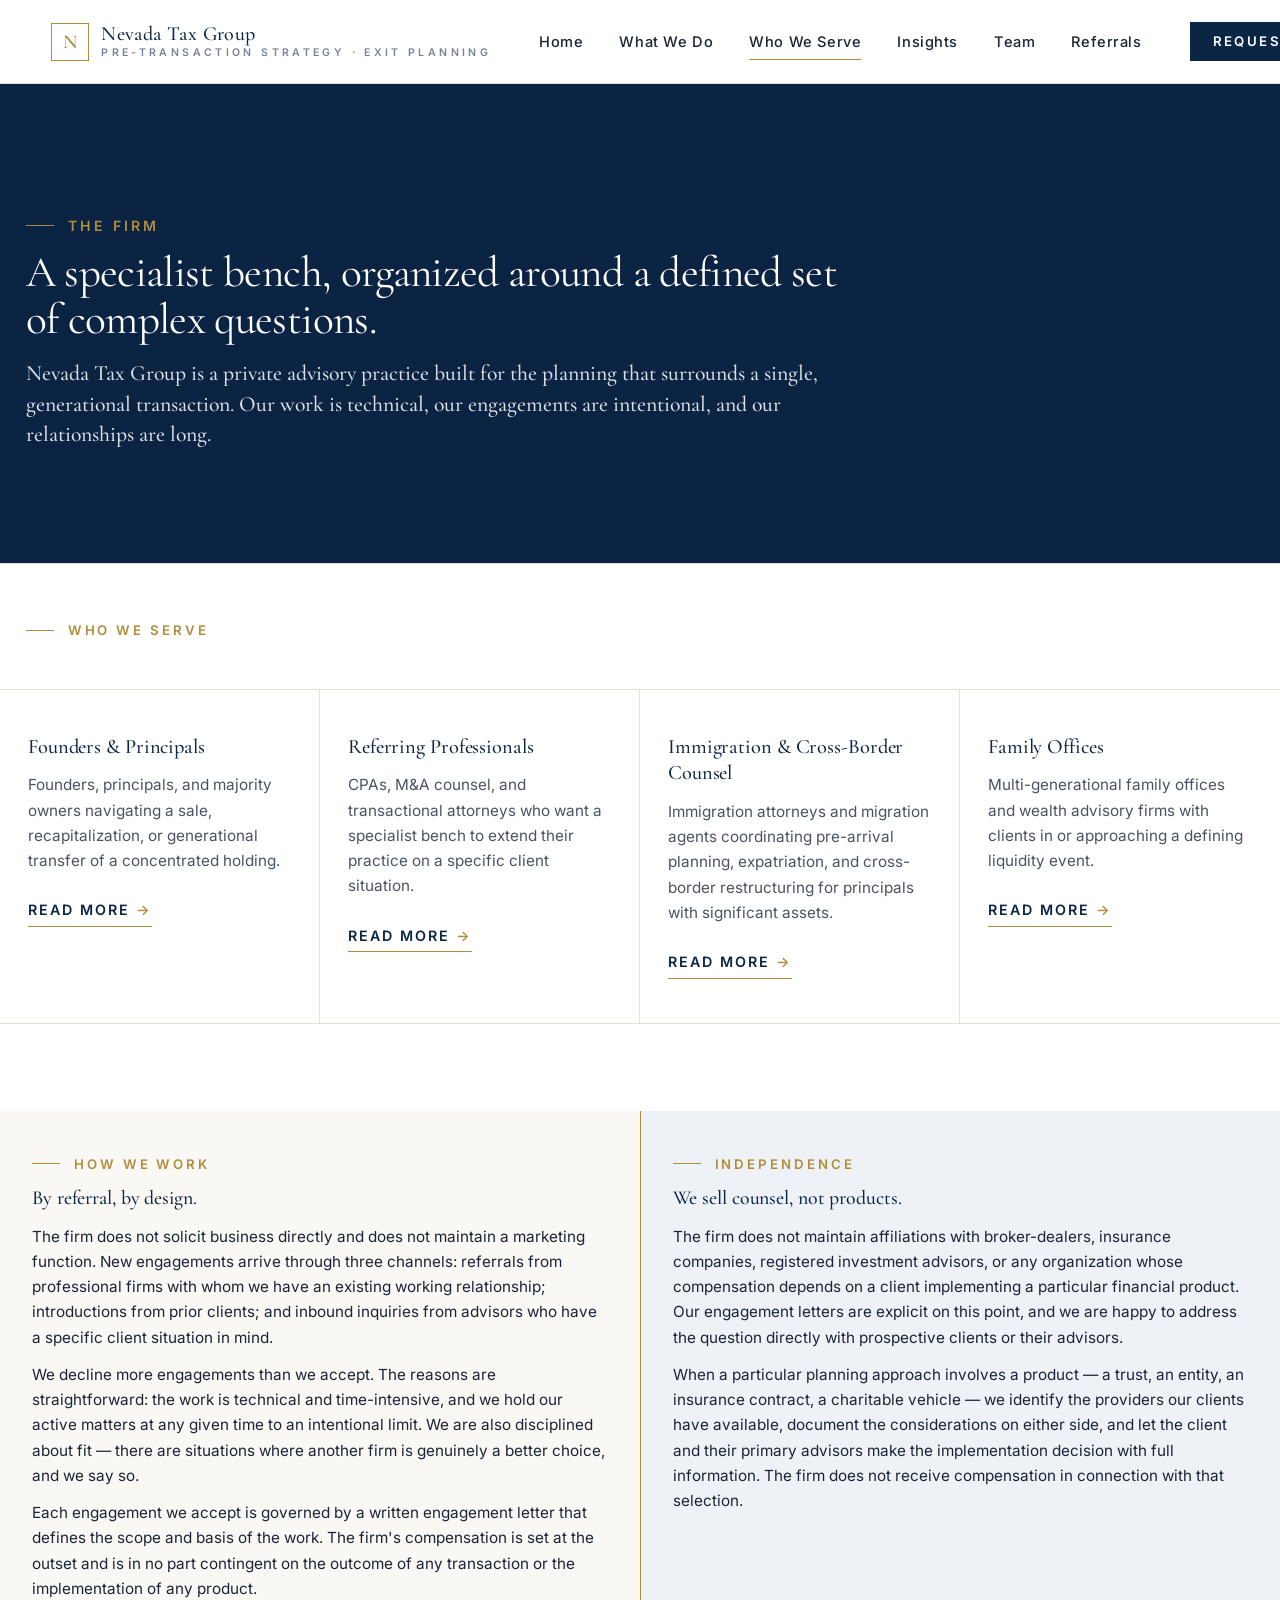
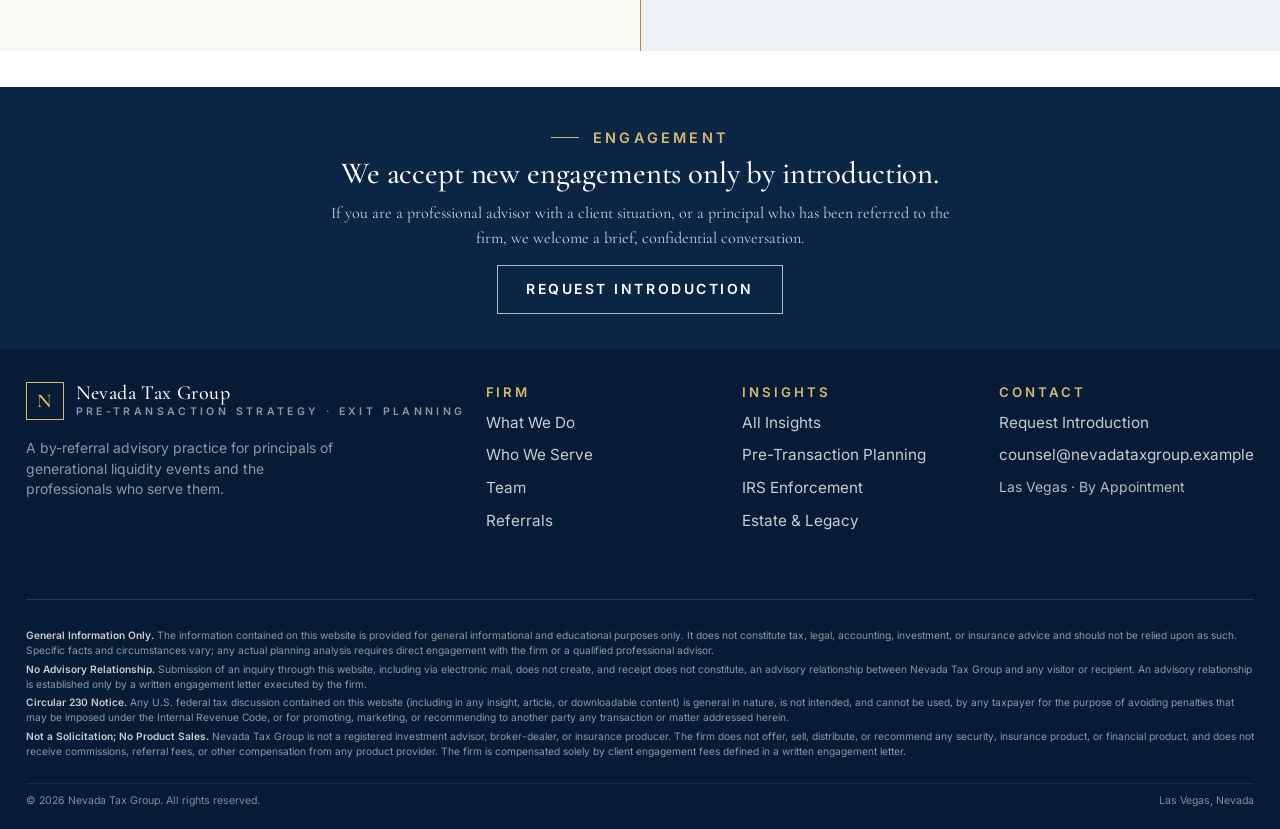
==== commit 0a0c5f27: "Mobile home: tall hero + hidden lede + larger h1; sitewide rename to Request Introduction" ====
--- a/about.html
+++ b/about.html
@@ -12,8 +12,10 @@
   <link rel="preconnect" href="https://fonts.googleapis.com" />
   <link rel="preconnect" href="https://fonts.gstatic.com" crossorigin />
   <link href="https://fonts.googleapis.com/css2?family=Cormorant+Garamond:wght@400;500;600&family=Inter:wght@400;500;600&display=swap" rel="stylesheet" />
-  <link rel="stylesheet" href="assets/css/styles.css?v=86" />
+  <link rel="stylesheet" href="assets/css/styles.css?v=93" />
   <style>
+    /* Drawer infrastructure — hidden by default on desktop */
+    .mobile-menu-toggle, .mobile-drawer, .mobile-drawer-backdrop { display: none; }
       /* Compact engagement CTA + footer (all pages) */
       .section-navy { padding-top: clamp(36px, 4.5vw, 64px); padding-bottom: clamp(36px, 4.5vw, 64px); }
       .section-navy .eyebrow { margin-bottom: 14px; font-size: 0.85rem; }
@@ -158,15 +160,18 @@
     @media (max-width: 768px) {
       /* MOBILE FIX: header nav — hide desktop links, condense brand to make room for CTA. Why crowded: 6 nav links + CTA + brand all on one row at 390px is impossible. */
       .site-header .nav { padding: 12px 16px !important; gap: 8px !important; }
-      .site-header .nav-links { display: none !important; }
+      .site-header .nav { flex-wrap: wrap !important; }
+      .site-header .nav-links { display: grid !important; grid-template-columns: repeat(3, 1fr) !important; order: 3 !important; width: 100% !important; gap: 4px !important; padding: 10px 8px 6px !important; border-top: 1px solid var(--rule) !important; margin-top: 8px !important; }
+      .site-header .nav-links a { font-size: 0.7rem !important; padding: 10px 4px !important; min-height: 38px !important; text-align: center !important; }
       .site-header .nav-cta { padding: 10px 14px !important; font-size: 0.62rem !important; letter-spacing: 0.12em !important; min-height: 44px !important; display: inline-flex !important; align-items: center !important; }
       .site-header .brand-name small { display: none !important; }
 
       /* MOBILE FIX: hero + page-head — text was full-bleed left with no side padding, h1 too large. Why crowded: clamps designed for 1440px viewport. */
-      .hero-inner, .page-head .wrap { padding: 36px 20px !important; max-width: 100% !important; }
-      .hero h1, .page-head h1 { font-size: clamp(1.55rem, 7.5vw, 2rem) !important; max-width: 100% !important; line-height: 1.15 !important; margin-bottom: 14px !important; }
-      .hero .lede, .page-head .lede { font-size: 0.95rem !important; max-width: 100% !important; line-height: 1.5 !important; }
-      .page-head, body.home .hero { min-height: clamp(260px, 60vw, 380px) !important; max-height: none !important; height: auto !important; }
+      .hero-inner, .page-head .wrap { padding: 24px 18px !important; max-width: 100% !important; }
+      body.home .hero h1, body .page-head h1 { font-size: clamp(0.95rem, 3.6vw, 1.2rem) !important; max-width: 100% !important; line-height: 1.18 !important; margin-bottom: 8px !important; font-weight: 500 !important; }
+      body.home .hero .lede, body .page-head .lede { font-size: 0.72rem !important; max-width: 100% !important; line-height: 1.4 !important; }
+      body.home .hero .eyebrow, body .page-head .eyebrow { font-size: 0.62rem !important; margin-bottom: 6px !important; letter-spacing: 0.16em !important; }
+      .page-head, body.home .hero { min-height: clamp(160px, 38vw, 240px) !important; max-height: none !important; height: auto !important; }
 
       /* MOBILE FIX: Engagement CTA — recently compressed to 22-38px padding which strangles the section on phone. */
       .section-navy { padding-top: clamp(36px, 8vw, 56px) !important; padding-bottom: clamp(36px, 8vw, 56px) !important; }
@@ -220,6 +225,77 @@
 
       /* MOBILE FIX: touch targets — buttons and inline-arrow links need 44px min height for accessibility. */
       .btn, .nav-cta, .link-arrow { min-height: 44px !important; display: inline-flex !important; align-items: center !important; }
+
+      /* MOBILE FIX: team-grid — single card was filling whole screen on mobile */
+      .team-grid { max-width: 320px !important; margin-left: auto !important; margin-right: auto !important; gap: 24px !important; }
+      .team-grid .portrait { aspect-ratio: 1 / 1.15 !important; margin-bottom: 16px !important; }
+      .team-grid .attorney h3 { font-size: 1.25rem !important; }
+      .team-grid .attorney .role { font-size: 0.7rem !important; }
+      .team-grid .attorney .bio { font-size: 0.9rem !important; }
+      .team-grid .attorney .creds { font-size: 0.78rem !important; }
+      
+      /* MOBILE FIX: split-section (about) — internal padding tighter on phone */
+      .split-section .split-grid { grid-template-columns: 1fr !important; grid-template-rows: auto auto auto !important; min-height: 0 !important; }
+      .split-section .split-divider { height: 1px !important; min-height: 1px !important; width: 100% !important; }
+      .split-section .split-col { padding: 24px 20px !important; }
+      .split-section .split-col h2 { font-size: 1.2rem !important; margin-bottom: 10px !important; }
+      .split-section .split-col p { font-size: 0.88rem !important; line-height: 1.55 !important; margin-bottom: 8px !important; }
+      
+      /* MOBILE FIX: practice-row — desktop has 2-col layout (number + content); stack vertically on mobile */
+      .practice-row { display: block !important; }
+      .practice-row > div:first-child { margin-bottom: 8px !important; }
+      .practice-row .num { font-size: 1.4rem !important; opacity: 0.6 !important; }
+      
+      /* MOBILE FIX: insight-row — already stacks, but ensure title sizing is right */
+      .insight-row .meta { font-size: 0.72rem !important; opacity: 0.7 !important; }
+      .insight-row h3 a { font-size: 1.1rem !important; line-height: 1.25 !important; }
+      .insight-row p { font-size: 0.9rem !important; line-height: 1.5 !important; }
+      
+      /* MOBILE FIX: insights articles (insights-1/2/3) — feature image + article body */
+      .feature-image { height: clamp(180px, 45vw, 280px) !important; }
+      .article-meta { font-size: 0.72rem !important; flex-wrap: wrap !important; gap: 6px !important; }
+      .article-body p { font-size: 0.95rem !important; line-height: 1.65 !important; margin-bottom: 14px !important; }
+      .article-body h2 { font-size: 1.2rem !important; margin-top: 26px !important; margin-bottom: 12px !important; }
+      .article-body blockquote { font-size: 0.95rem !important; padding: 14px 18px !important; margin: 16px 0 !important; }
+      .rule-gold { margin: 20px 0 !important; }
+      
+      /* MOBILE FIX: contact form on contact.html if any */
+      input, textarea, select { font-size: 16px !important; }
+      
+      /* MOBILE FIX: section-cream "Continue Reading" cards on insight pages */
+      .section-cream .grid-2 { grid-template-columns: 1fr !important; gap: 14px !important; }
+      .section-cream .card { padding: 18px 18px !important; }
+      .section-cream .card h3 a { font-size: 1.05rem !important; }
+      .section-cream .card p { font-size: 0.88rem !important; }
+      /* MOBILE DRAWER: hide existing nav, show hamburger + slide-in drawer */
+      .site-header .nav { padding: 14px 18px !important; display: flex !important; align-items: center !important; gap: 12px !important; flex-wrap: nowrap !important; }
+      .site-header .nav-links, .site-header .nav-cta { display: none !important; }
+      .site-header .brand-name { font-size: 0.95rem !important; }
+      .site-header .brand-name small { display: none !important; }
+      .site-header .brand-mark { width: 28px !important; height: 28px !important; font-size: 0.85rem !important; }
+
+      .mobile-menu-toggle { display: inline-flex !important; flex-direction: column !important; justify-content: center !important; align-items: center !important; gap: 5px !important; width: 36px !important; height: 36px !important; background: transparent !important; border: 0 !important; cursor: pointer !important; padding: 0 !important; z-index: 60 !important; position: relative !important; }
+      .mobile-menu-toggle span { display: block !important; width: 22px !important; height: 1.5px !important; background: var(--navy) !important; transition: transform 0.25s ease, opacity 0.25s ease !important; }
+      body.drawer-open .mobile-menu-toggle span:nth-child(1) { transform: translateY(6.5px) rotate(45deg) !important; }
+      body.drawer-open .mobile-menu-toggle span:nth-child(2) { opacity: 0 !important; }
+      body.drawer-open .mobile-menu-toggle span:nth-child(3) { transform: translateY(-6.5px) rotate(-45deg) !important; }
+
+      .mobile-drawer { display: block !important; position: fixed !important; top: 0 !important; left: 0 !important; width: 85vw !important; max-width: 360px !important; height: 100vh !important; background: var(--navy) !important; color: #fff !important; z-index: 100 !important; transform: translateX(-100%) !important; transition: transform 0.3s ease !important; overflow-y: auto !important; padding: 28px 28px !important; box-sizing: border-box !important; }
+      body.drawer-open .mobile-drawer { transform: translateX(0) !important; }
+      body.drawer-open { overflow: hidden !important; }
+
+      .mobile-drawer-eyebrow { font-family: 'Inter', sans-serif !important; color: var(--gold) !important; font-size: 0.7rem !important; font-weight: 600 !important; letter-spacing: 0.22em !important; margin-top: 8px !important; margin-bottom: 28px !important; }
+      .mobile-drawer-nav { display: flex !important; flex-direction: column !important; gap: 0 !important; }
+      .mobile-drawer-nav a { color: #fff !important; text-decoration: none !important; font-family: 'Cormorant Garamond', Georgia, serif !important; font-size: 1.4rem !important; font-weight: 500 !important; padding: 14px 0 !important; border-bottom: 1px solid rgba(255,255,255,0.08) !important; min-height: 44px !important; }
+      .mobile-drawer-nav a.cta { color: var(--gold) !important; font-style: italic !important; font-size: 1rem !important; padding-top: 28px !important; border-bottom: 0 !important; font-family: 'Inter', sans-serif !important; font-style: normal !important; letter-spacing: 0.08em !important; text-transform: none !important; }
+      .mobile-drawer-footer { margin-top: 36px !important; padding-top: 24px !important; border-top: 1px solid rgba(255,255,255,0.08) !important; color: rgba(255,255,255,0.5) !important; font-size: 0.7rem !important; letter-spacing: 0.16em !important; text-transform: uppercase !important; font-family: 'Inter', sans-serif !important; }
+
+      .mobile-drawer-backdrop { display: block !important; position: fixed !important; top: 0 !important; left: 0 !important; width: 100vw !important; height: 100vh !important; background: rgba(11,28,55,0.55) !important; z-index: 99 !important; opacity: 0 !important; pointer-events: none !important; transition: opacity 0.25s ease !important; }
+      body.drawer-open .mobile-drawer-backdrop { opacity: 1 !important; pointer-events: auto !important; }
+      /* DRAWER CTA: bigger touch target + prominent gold button */
+      .mobile-drawer-nav a.cta { display: inline-block !important; background: var(--gold) !important; color: var(--navy) !important; padding: 14px 22px !important; font-size: 0.85rem !important; font-weight: 600 !important; letter-spacing: 0.14em !important; text-transform: uppercase !important; border-radius: 2px !important; text-align: center !important; margin-top: 28px !important; align-self: stretch !important; min-height: 48px !important; }
+    
+    
     }
     /* ========== END MOBILE FIXES ========== */
   </style>
@@ -228,6 +304,7 @@
 
   <header class="site-header">
     <div class="nav">
+      <button class="mobile-menu-toggle" aria-label="Open menu" onclick="document.body.classList.toggle('drawer-open')"><span></span><span></span><span></span></button>
       <a class="brand" href="index.html">
         <span class="brand-mark">N</span>
         <span class="brand-name">Nevada Tax Group<small>Pre-Transaction Strategy · Exit Planning</small></span>
@@ -240,9 +317,24 @@
         <a href="team.html">Team</a>
         <a href="referrals.html">Referrals</a>
       </nav>
-      <a href="contact.html" class="nav-cta">Request an Introduction</a>
+      <a href="contact.html" class="nav-cta">Request Introduction</a>
     </div>
   </header>
+
+  <aside class="mobile-drawer" aria-label="Mobile navigation">
+    <div class="mobile-drawer-eyebrow">— MENU</div>
+    <nav class="mobile-drawer-nav">
+      <a href="index.html" onclick="document.body.classList.remove('drawer-open')">Home</a>
+      <a href="practice.html" onclick="document.body.classList.remove('drawer-open')">What We Do</a>
+      <a href="about.html" onclick="document.body.classList.remove('drawer-open')">Who We Serve</a>
+      <a href="insights.html" onclick="document.body.classList.remove('drawer-open')">Insights</a>
+      <a href="team.html" onclick="document.body.classList.remove('drawer-open')">Team</a>
+      <a href="referrals.html" onclick="document.body.classList.remove('drawer-open')">Referrals</a>
+      <a href="contact.html" class="cta" onclick="document.body.classList.remove('drawer-open')">Request Introduction &rarr;</a>
+    </nav>
+    <div class="mobile-drawer-footer">Las Vegas &middot; By Appointment</div>
+  </aside>
+  <div class="mobile-drawer-backdrop" onclick="document.body.classList.remove('drawer-open')" aria-hidden="true"></div>
 
   <section class="page-head">
     <div class="page-head-image" style="background-image:url('https://images.unsplash.com/photo-1486325212027-8081e485255e?ixlib=rb-4.0.3&auto=format&fit=crop&w=2000&q=80');"></div>
@@ -305,7 +397,7 @@
       <span class="eyebrow">Engagement</span>
       <h2 style="color:#FFF;">We accept new engagements only by introduction.</h2>
       <p class="lede" style="">If you are a professional advisor with a client situation, or a principal who has been referred to the firm, we welcome a brief, confidential conversation.</p>
-      <a href="contact.html" class="btn btn-ghost-light">Request an Introduction</a>
+      <a href="contact.html" class="btn btn-ghost-light">Request Introduction</a>
     </div>
   </section>
 
@@ -340,7 +432,7 @@
         <div>
           <h5>Contact</h5>
           <ul>
-            <li><a href="contact.html">Request an Introduction</a></li>
+            <li><a href="contact.html">Request Introduction</a></li>
             <li><a href="mailto:counsel@nevadataxgroup.example">counsel@nevadataxgroup.example</a></li>
             <li>Las Vegas · By Appointment</li>
           </ul>
@@ -360,5 +452,6 @@
     </div>
   </footer>
 
+<script>document.addEventListener('keydown',function(e){if(e.key==='Escape')document.body.classList.remove('drawer-open')});</script>
 </body>
 </html>
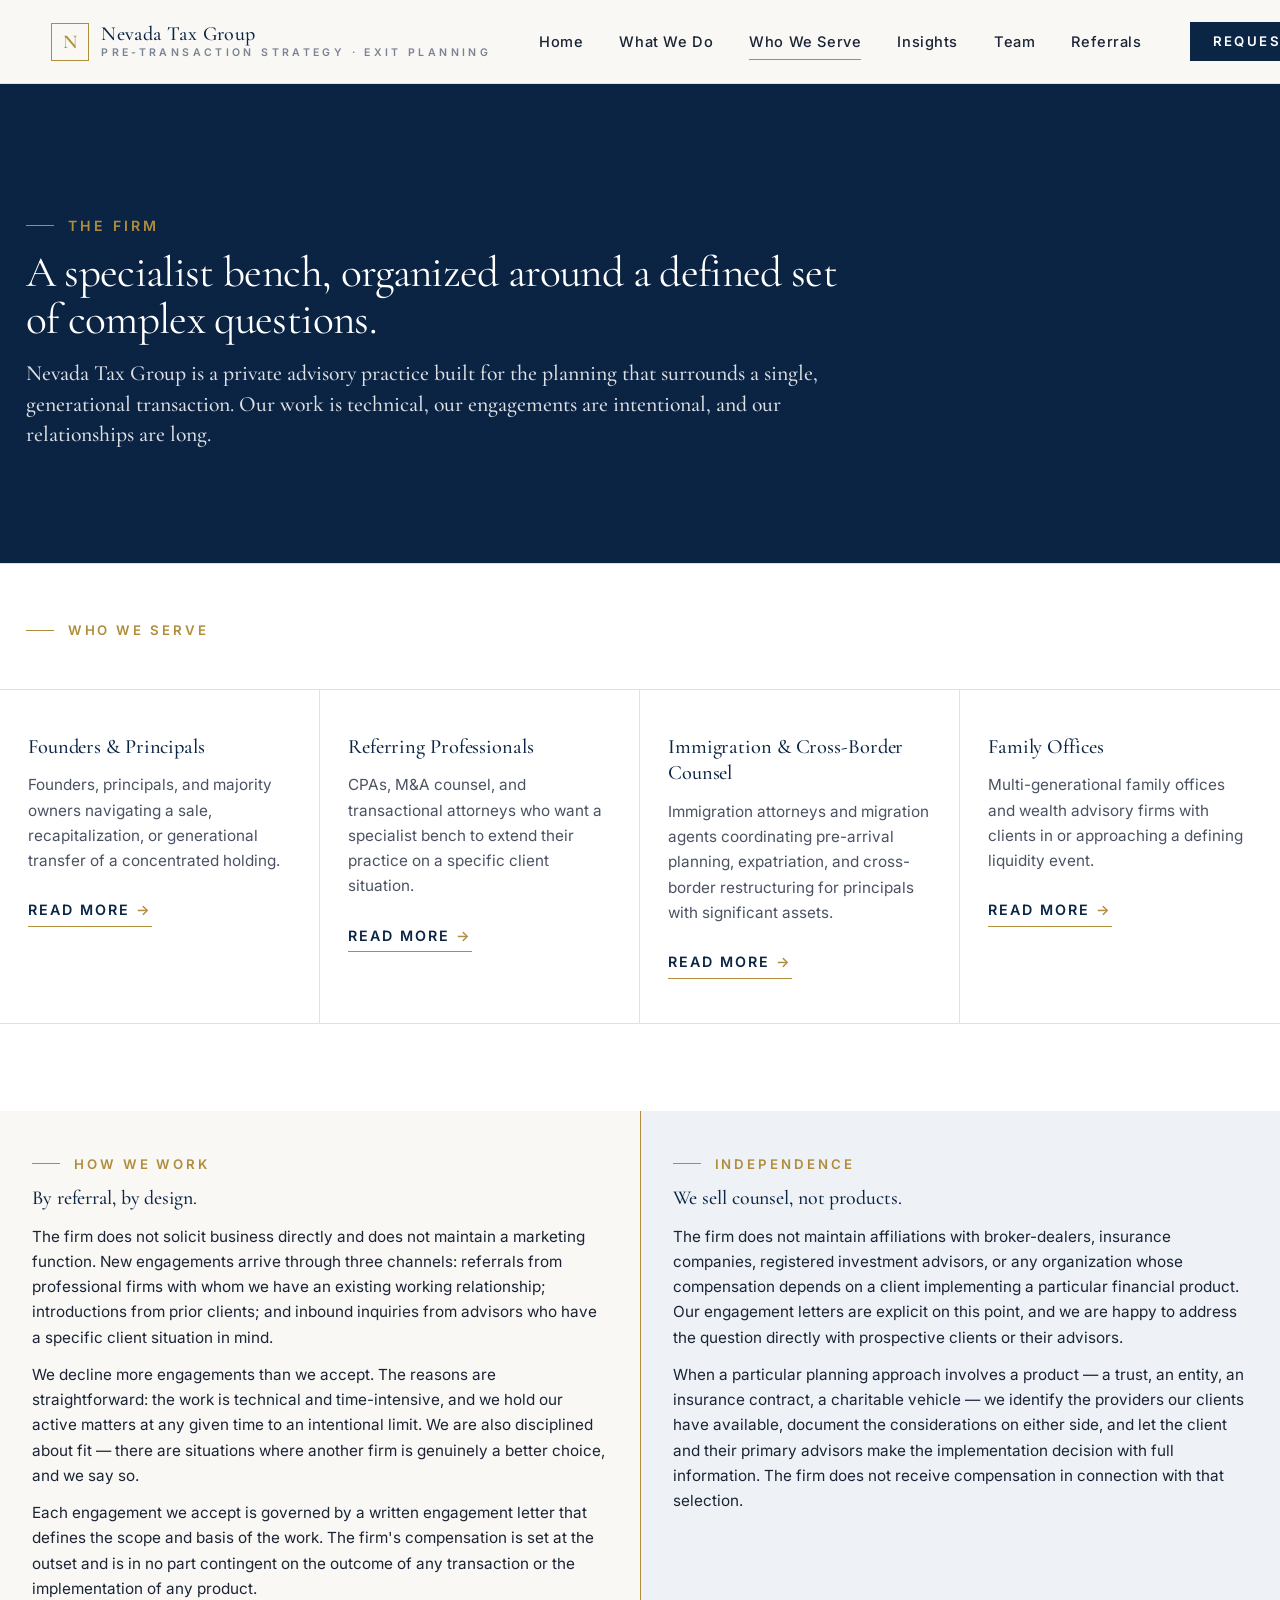
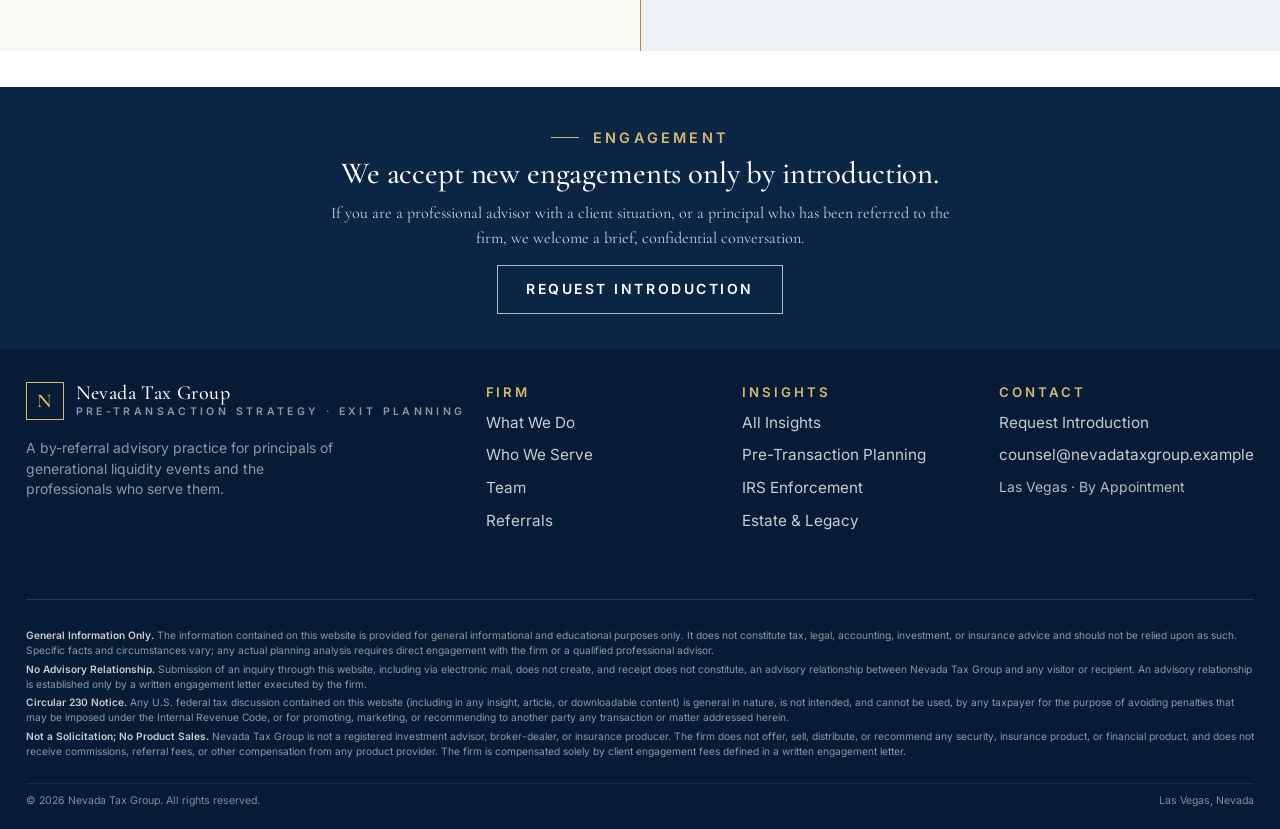
==== commit 10cc3c87: "Sticky desktop header + nav-cta hover; mobile home raised text + visible CTA" ====
--- a/about.html
+++ b/about.html
@@ -12,7 +12,7 @@
   <link rel="preconnect" href="https://fonts.googleapis.com" />
   <link rel="preconnect" href="https://fonts.gstatic.com" crossorigin />
   <link href="https://fonts.googleapis.com/css2?family=Cormorant+Garamond:wght@400;500;600&family=Inter:wght@400;500;600&display=swap" rel="stylesheet" />
-  <link rel="stylesheet" href="assets/css/styles.css?v=93" />
+  <link rel="stylesheet" href="assets/css/styles.css?v=94" />
   <style>
     /* Drawer infrastructure — hidden by default on desktop */
     .mobile-menu-toggle, .mobile-drawer, .mobile-drawer-backdrop { display: none; }
@@ -298,6 +298,13 @@
     
     }
     /* ========== END MOBILE FIXES ========== */
+    /* DESKTOP: sticky header + nav-cta clickable hover */
+    @media (min-width: 769px) {
+      .site-header { position: sticky !important; top: 0 !important; z-index: 50 !important; background: var(--cream) !important; transition: box-shadow 0.25s ease !important; }
+      .site-header.scrolled { box-shadow: 0 2px 16px rgba(11,28,55,0.08) !important; }
+      .nav-cta { transition: background 0.2s ease, color 0.2s ease, border-color 0.2s ease !important; }
+      .nav-cta:hover { background: var(--gold) !important; color: var(--navy) !important; border-color: var(--gold) !important; }
+    }
   </style>
 </head>
 <body class="home">
@@ -453,5 +460,6 @@
   </footer>
 
 <script>document.addEventListener('keydown',function(e){if(e.key==='Escape')document.body.classList.remove('drawer-open')});</script>
+<script>window.addEventListener('scroll',function(){var h=document.querySelector('.site-header');if(h)h.classList.toggle('scrolled',window.scrollY>80)});</script>
 </body>
 </html>
